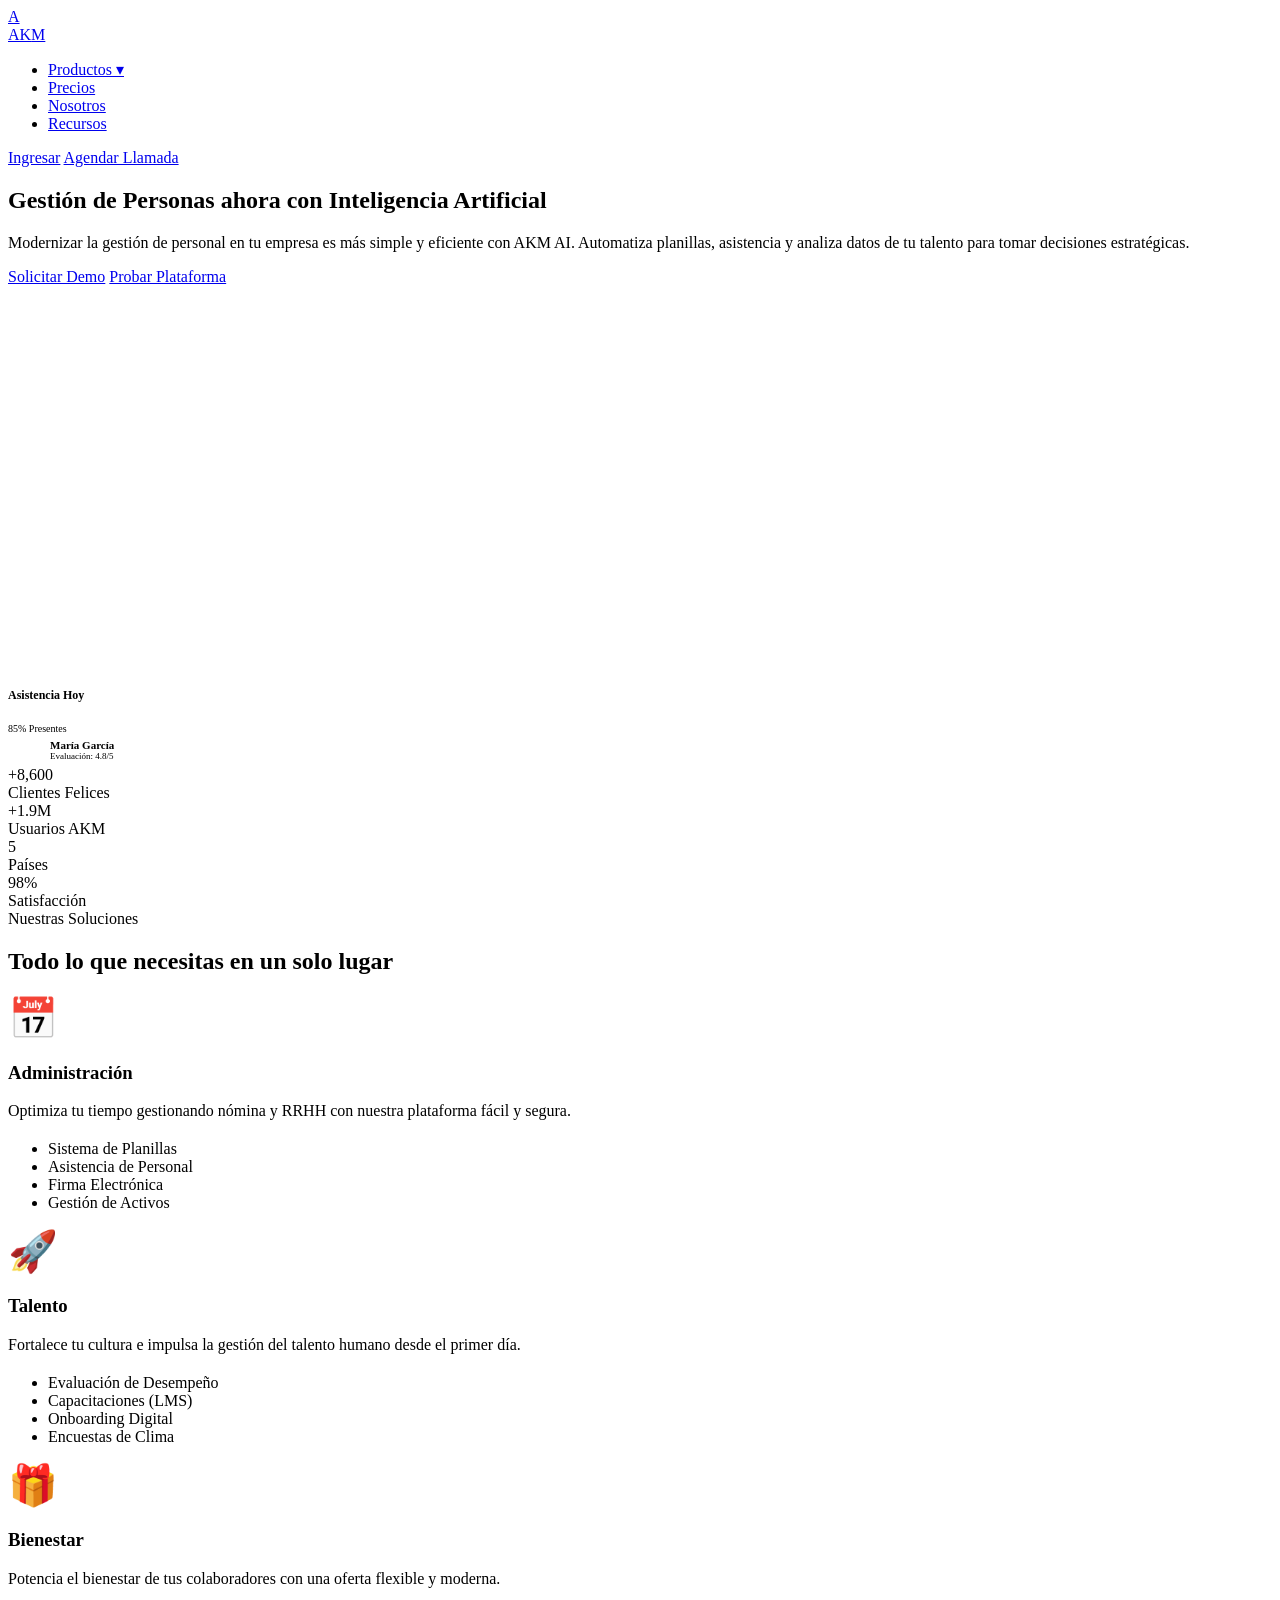
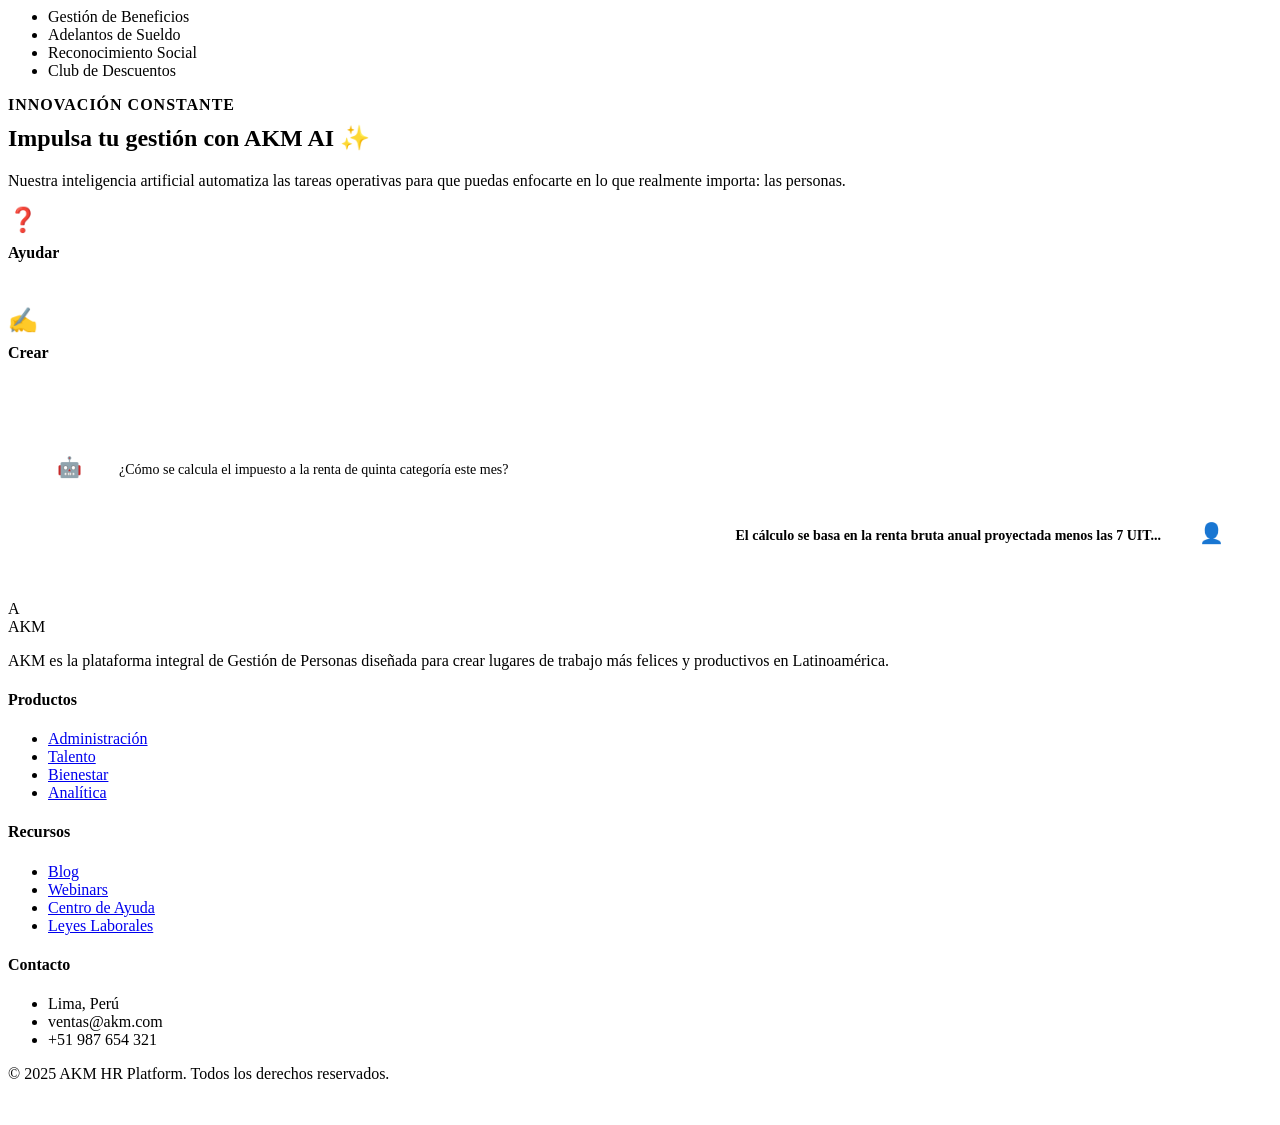
==== index.html @ dbb75bf9 "Add files via upload" ====
<!DOCTYPE html>
<html lang="es">
<head>
  <meta charset="UTF-8" />
  <meta name="viewport" content="width=device-width, initial-scale=1.0"/>
  <title>AKM — La Plataforma Integral de Gestión de Personas</title>
  <meta name="description" content="AKM te ayuda a crear un lugar de trabajo más feliz con herramientas de IA para planillas, asistencia, desempeño y más."/>
  <link rel="stylesheet" href="css/landing.css"/>
  <link rel="icon" href="data:image/svg+xml,<svg xmlns='http://www.w3.org/2000/svg' viewBox='0 0 100 100'><text y='.9em' font-size='90'>🚀</text></svg>"/>
</head>
<body>

  <!-- Navbar -->
  <nav class="navbar" id="navbar">
    <a href="#" class="nav-logo">
      <div class="nav-logo-icon">A</div>
      <div class="nav-logo-text">AK<span>M</span></div>
    </a>

    <ul class="nav-links">
      <li><a href="#soluciones" class="nav-item-link">Productos ▾</a></li>
      <li><a href="#" class="nav-item-link">Precios</a></li>
      <li><a href="#" class="nav-item-link">Nosotros</a></li>
      <li><a href="#" class="nav-item-link">Recursos</a></li>
    </ul>

    <div class="nav-actions">
      <a href="login.html" class="btn-nav-login">Ingresar</a>
      <a href="#" class="btn-nav-demo">Agendar Llamada</a>
    </div>
  </nav>

  <!-- Hero Section -->
  <section class="hero">
    <div class="hero-grid">
      <div class="hero-content">
        <h1>Gestión de Personas ahora con <span>Inteligencia Artificial</span></h1>
        <p>Modernizar la gestión de personal en tu empresa es más simple y eficiente con AKM AI. Automatiza planillas, asistencia y analiza datos de tu talento para tomar decisiones estratégicas.</p>
        <div class="hero-btns">
          <a href="#" class="btn-hero-primary">Solicitar Demo</a>
          <a href="login.html" class="btn-hero-secondary">Probar Plataforma</a>
        </div>
      </div>
      <div class="hero-image">
        <!-- Mockup principal -->
        <div style="position:relative">
          <div style="background:var(--akm-blue-light);width:100%;height:400px;border-radius:20px;display:flex;align-items:center;justify-content:center;color:white;font-size:40px;font-weight:900;box-shadow:var(--shadow-xl);border:1px solid rgba(255,255,255,0.2)">
            AKM Dashboard
          </div>
          <!-- Floaters representativos -->
          <div class="mockup-floater floater-1">
            <div style="font-size:12px;font-weight:700;margin-bottom:8px;color:var(--akm-blue-deep)">Asistencia Hoy</div>
            <div style="height:8px;width:100%;background:var(--gray-200);border-radius:4px;margin-bottom:4px"><div style="width:85%;height:100%;background:var(--color-success);border-radius:4px"></div></div>
            <div style="font-size:10px;color:var(--gray-500)">85% Presentes</div>
          </div>
          <div class="mockup-floater floater-2">
            <div style="display:flex;align-items:center;gap:10px">
              <div style="width:32px;height:32px;background:var(--akm-yellow);border-radius:50%;display:flex;align-items:center;justify-content:center;color:white;font-weight:700">M</div>
              <div>
                <div style="font-size:11px;font-weight:700">María García</div>
                <div style="font-size:9px;color:var(--gray-500)">Evaluación: 4.8/5</div>
              </div>
            </div>
          </div>
        </div>
      </div>
    </div>
  </section>

  <!-- Stats Section -->
  <section class="stats-bar">
    <div class="stats-container">
      <div class="stat-item">
        <div class="stat-num">+8,600</div>
        <div class="stat-label">Clientes Felices</div>
      </div>
      <div class="stat-item">
        <div class="stat-num">+1.9M</div>
        <div class="stat-label">Usuarios AKM</div>
      </div>
      <div class="stat-item">
        <div class="stat-num">5</div>
        <div class="stat-label">Países</div>
      </div>
      <div class="stat-item">
        <div class="stat-num">98%</div>
        <div class="stat-label">Satisfacción</div>
      </div>
    </div>
  </section>

  <!-- Soluciones Section -->
  <section class="section" id="soluciones">
    <span class="section-tag">Nuestras Soluciones</span>
    <h2 class="section-title">Todo lo que necesitas en un solo lugar</h2>
    
    <div class="product-grid">
      <!-- Administración -->
      <div class="product-card">
        <div style="font-size:40px;margin-bottom:20px">📅</div>
        <h3>Administración</h3>
        <p style="color:var(--gray-500);margin-bottom:20px">Optimiza tu tiempo gestionando nómina y RRHH con nuestra plataforma fácil y segura.</p>
        <ul class="product-list">
          <li>Sistema de Planillas</li>
          <li>Asistencia de Personal</li>
          <li>Firma Electrónica</li>
          <li>Gestión de Activos</li>
        </ul>
      </div>

      <!-- Talento -->
      <div class="product-card">
        <div style="font-size:40px;margin-bottom:20px">🚀</div>
        <h3>Talento</h3>
        <p style="color:var(--gray-500);margin-bottom:20px">Fortalece tu cultura e impulsa la gestión del talento humano desde el primer día.</p>
        <ul class="product-list">
          <li>Evaluación de Desempeño</li>
          <li>Capacitaciones (LMS)</li>
          <li>Onboarding Digital</li>
          <li>Encuestas de Clima</li>
        </ul>
      </div>

      <!-- Bienestar -->
      <div class="product-card">
        <div style="font-size:40px;margin-bottom:20px">🎁</div>
        <h3>Bienestar</h3>
        <p style="color:var(--gray-500);margin-bottom:20px">Potencia el bienestar de tus colaboradores con una oferta flexible y moderna.</p>
        <ul class="product-list">
          <li>Gestión de Beneficios</li>
          <li>Adelantos de Sueldo</li>
          <li>Reconocimiento Social</li>
          <li>Club de Descuentos</li>
        </ul>
      </div>
    </div>
  </section>

  <!-- AI Section -->
  <section class="ai-section">
    <div class="ai-content">
      <span style="color:var(--akm-cyan);font-weight:700;text-transform:uppercase;letter-spacing:1px">Innovación constante</span>
      <h2 style="margin-top:10px">Impulsa tu gestión con AKM AI ✨</h2>
      <p>Nuestra inteligencia artificial automatiza las tareas operativas para que puedas enfocarte en lo que realmente importa: las personas.</p>
      
      <div class="ai-features">
        <div class="ai-feat-card">
          <span style="font-size:24px">❓</span>
          <h4 style="margin:10px 0">Ayudar</h4>
          <p style="font-size:14px;color:rgba(255,255,255,0.6)">Responde dudas de tu equipo 24/7 de forma inmediata.</p>
        </div>
        <div class="ai-feat-card">
          <span style="font-size:24px">✍️</span>
          <h4 style="margin:10px 0">Crear</h4>
          <p style="font-size:14px;color:rgba(255,255,255,0.6)">Genera contenido relevante para onboarding y comunicaciones.</p>
        </div>
      </div>
    </div>
    <div style="background:rgba(255,255,255,0.05);border-radius:20px;padding:40px;border:1px solid rgba(255,255,255,0.1)">
      <div style="display:flex;gap:15px;margin-bottom:20px">
        <div style="width:40px;height:40px;background:var(--akm-cyan);border-radius:50%;display:flex;align-items:center;justify-content:center;font-size:20px">🤖</div>
        <div style="background:rgba(255,255,255,0.1);padding:15px;border-radius:0 20px 20px 20px;font-size:14px;max-width:80%">¿Cómo se calcula el impuesto a la renta de quinta categoría este mes?</div>
      </div>
      <div style="display:flex;gap:15px;justify-content:flex-end">
        <div style="background:var(--akm-cyan);padding:15px;border-radius:20px 20px 0 20px;font-size:14px;color:var(--akm-blue-deep);font-weight:600;max-width:80%">El cálculo se basa en la renta bruta anual proyectada menos las 7 UIT...</div>
        <div style="width:40px;height:40px;background:var(--akm-yellow);border-radius:50%;display:flex;align-items:center;justify-content:center;font-size:20px">👤</div>
      </div>
    </div>
  </section>

  <!-- Footer -->
  <footer class="footer">
    <div class="footer-grid">
      <div class="footer-links">
        <div class="nav-logo footer-logo">
          <div class="nav-logo-icon">A</div>
          <div class="nav-logo-text">AK<span>M</span></div>
        </div>
        <p class="footer-desc">AKM es la plataforma integral de Gestión de Personas diseñada para crear lugares de trabajo más felices y productivos en Latinoamérica.</p>
      </div>
      
      <div class="footer-links">
        <h4>Productos</h4>
        <ul>
          <li><a href="#">Administración</a></li>
          <li><a href="#">Talento</a></li>
          <li><a href="#">Bienestar</a></li>
          <li><a href="#">Analítica</a></li>
        </ul>
      </div>

      <div class="footer-links">
        <h4>Recursos</h4>
        <ul>
          <li><a href="#">Blog</a></li>
          <li><a href="#">Webinars</a></li>
          <li><a href="#">Centro de Ayuda</a></li>
          <li><a href="#">Leyes Laborales</a></li>
        </ul>
      </div>

      <div class="footer-links">
        <h4>Contacto</h4>
        <ul>
          <li>Lima, Perú</li>
          <li>ventas@akm.com</li>
          <li>+51 987 654 321</li>
        </ul>
      </div>
    </div>
    
    <div class="footer-bottom">
      <p>© 2025 AKM HR Platform. Todos los derechos reservados.</p>
      <div style="display:flex;gap:20px">
        <a href="#" style="color:rgba(255,255,255,0.3);text-decoration:none">Privacidad</a>
        <a href="#" style="color:rgba(255,255,255,0.3);text-decoration:none">Términos</a>
      </div>
    </div>
  </footer>

  <script>
    const navbar = document.getElementById('navbar');
    window.addEventListener('scroll', () => {
      if (window.scrollY > 50) {
        navbar.classList.add('scrolled');
      } else {
        navbar.classList.remove('scrolled');
      }
    });
  </script>
</body>
</html>
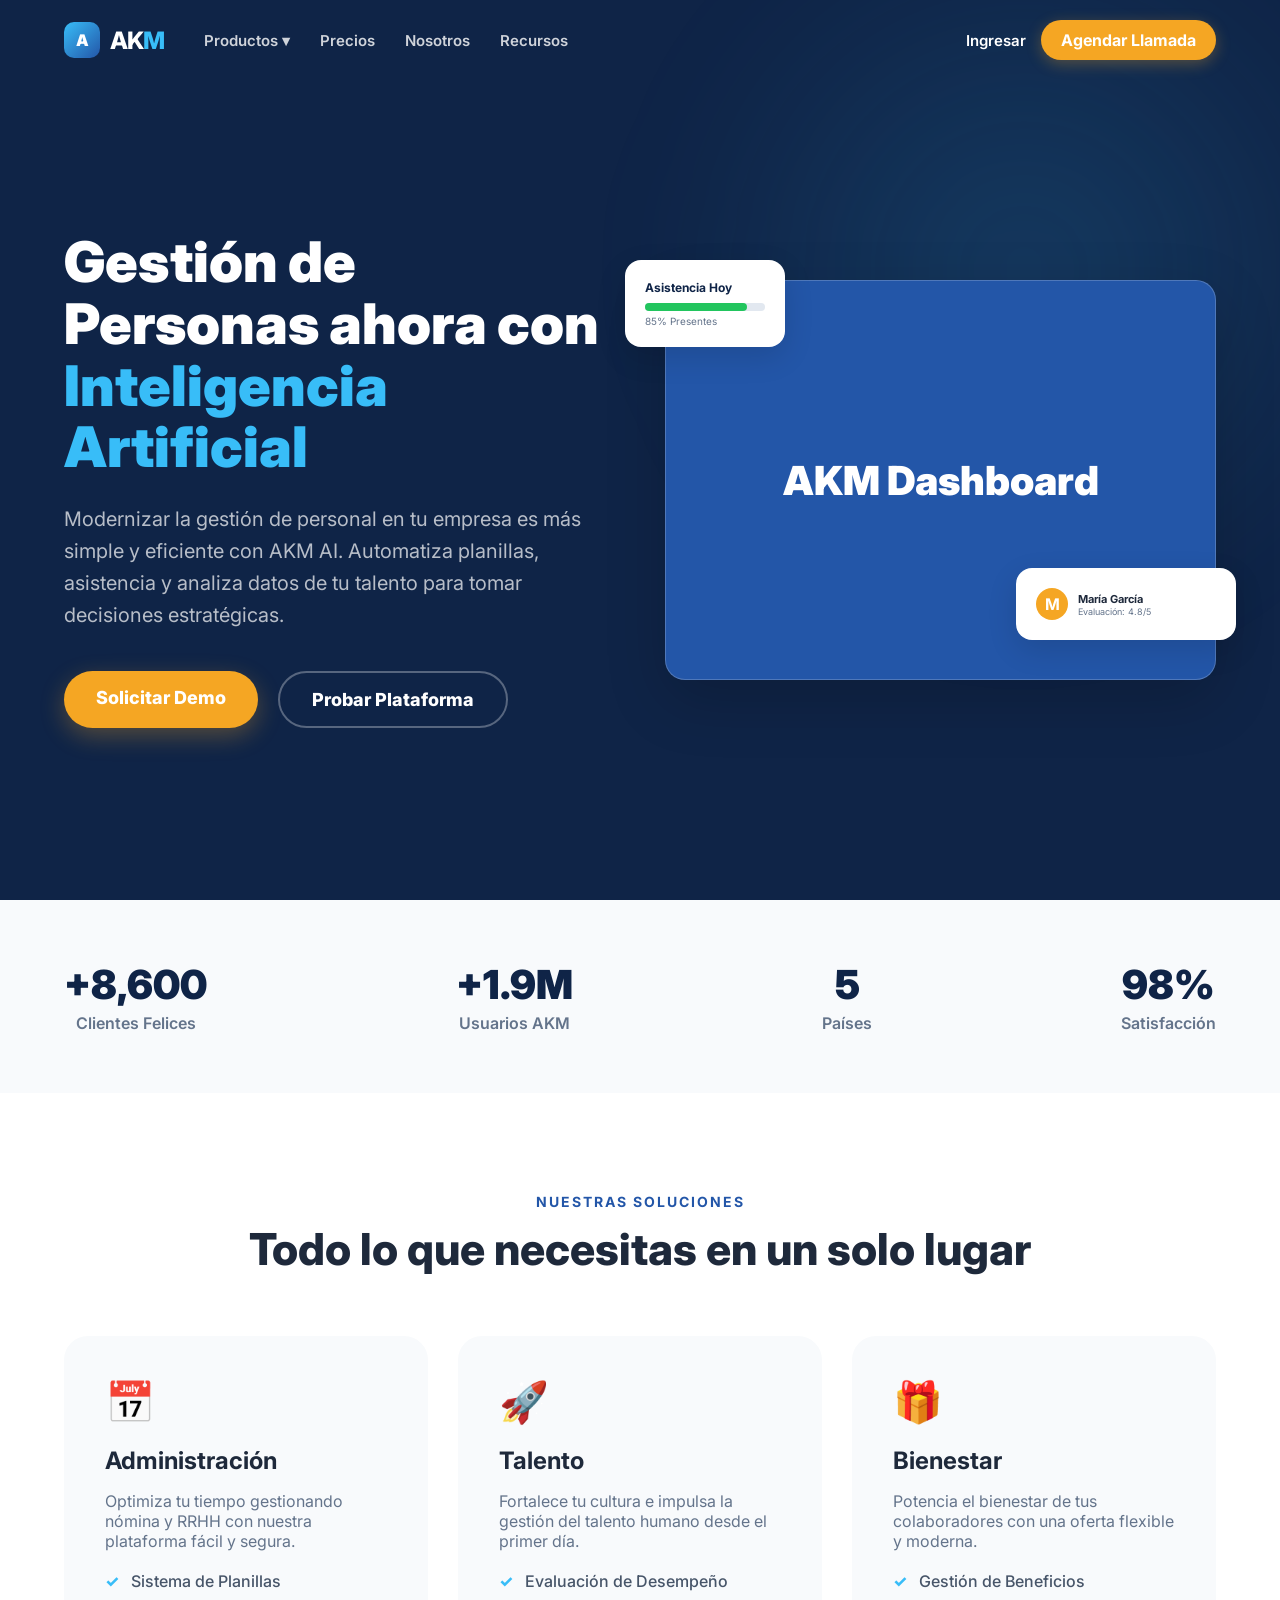
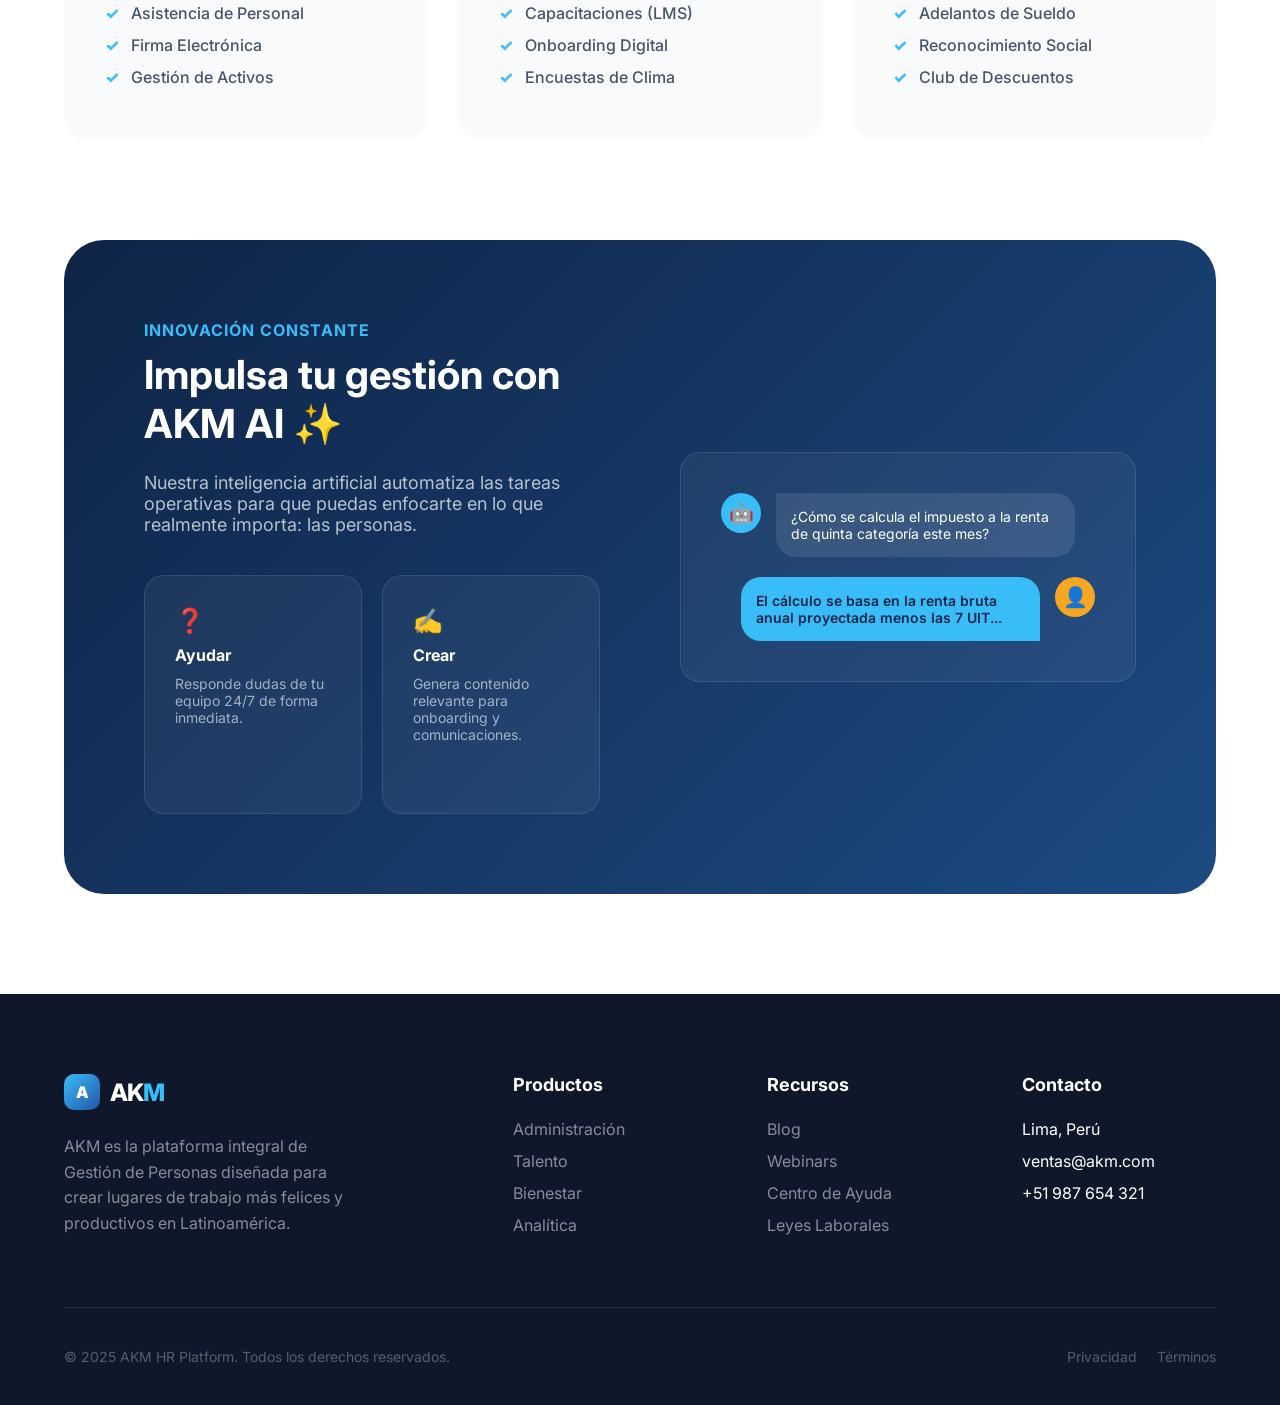
==== commit 56ee48da: "Add files via upload" ====
--- a/index.html
+++ b/index.html
@@ -5,7 +5,8 @@
   <meta name="viewport" content="width=device-width, initial-scale=1.0"/>
   <title>AKM — La Plataforma Integral de Gestión de Personas</title>
   <meta name="description" content="AKM te ayuda a crear un lugar de trabajo más feliz con herramientas de IA para planillas, asistencia, desempeño y más."/>
-  <link rel="stylesheet" href="css/landing.css"/>
+  <link rel="stylesheet" href="variables.css"/>
+  <link rel="stylesheet" href="landing.css"/>
   <link rel="icon" href="data:image/svg+xml,<svg xmlns='http://www.w3.org/2000/svg' viewBox='0 0 100 100'><text y='.9em' font-size='90'>🚀</text></svg>"/>
 </head>
 <body>
--- a/variables.css
+++ b/variables.css
@@ -0,0 +1,74 @@
+/* =============================================
+   AKM HR Platform — Design System Variables
+   ============================================= */
+
+@import url('https://fonts.googleapis.com/css2?family=Inter:wght@300;400;500;600;700;800;900&display=swap');
+
+:root {
+  /* === Brand Colors === */
+  --akm-blue-deep:    #0f2447;
+  --akm-blue-mid:     #1a3a6b;
+  --akm-blue-light:   #2356a8;
+  --akm-cyan:         #38bdf8;
+  --akm-cyan-dark:    #0ea5e9;
+  --akm-yellow:       #f5a623;
+  --akm-yellow-dark:  #e0941a;
+
+  /* === Semantic Colors === */
+  --color-success:    #22c55e;
+  --color-success-bg: #dcfce7;
+  --color-warning:    #f59e0b;
+  --color-warning-bg: #fef3c7;
+  --color-danger:     #ef4444;
+  --color-danger-bg:  #fee2e2;
+  --color-info:       #38bdf8;
+  --color-info-bg:    #e0f2fe;
+
+  /* === Neutral Palette === */
+  --gray-50:   #f8fafc;
+  --gray-100:  #f1f5f9;
+  --gray-200:  #e2e8f0;
+  --gray-300:  #cbd5e1;
+  --gray-400:  #94a3b8;
+  --gray-500:  #64748b;
+  --gray-600:  #475569;
+  --gray-700:  #334155;
+  --gray-800:  #1e293b;
+  --gray-900:  #0f172a;
+
+  /* === Sidebar === */
+  --sidebar-bg:         #0a1d3d;
+  --sidebar-width:      260px;
+  --sidebar-item-hover: rgba(56,189,248,0.10);
+  --sidebar-item-active:#1a3a6b;
+
+  /* === Layout === */
+  --topbar-height: 64px;
+  --border-radius: 12px;
+  --border-radius-sm: 8px;
+  --border-radius-lg: 16px;
+  --border-radius-xl: 24px;
+
+  /* === Shadows === */
+  --shadow-sm:  0 1px 3px rgba(0,0,0,0.06), 0 1px 2px rgba(0,0,0,0.04);
+  --shadow-md:  0 4px 12px rgba(0,0,0,0.08);
+  --shadow-lg:  0 10px 30px rgba(0,0,0,0.12);
+  --shadow-xl:  0 20px 60px rgba(0,0,0,0.18);
+  --shadow-blue: 0 8px 24px rgba(35,86,168,0.30);
+
+  /* === Typography === */
+  --font-family: 'Inter', -apple-system, BlinkMacSystemFont, sans-serif;
+  --font-size-xs:   11px;
+  --font-size-sm:   13px;
+  --font-size-base: 14px;
+  --font-size-md:   15px;
+  --font-size-lg:   18px;
+  --font-size-xl:   22px;
+  --font-size-2xl:  28px;
+  --font-size-3xl:  36px;
+
+  /* === Transitions === */
+  --transition-fast:   0.15s ease;
+  --transition-normal: 0.25s ease;
+  --transition-slow:   0.40s ease;
+}
--- a/landing.css
+++ b/landing.css
@@ -0,0 +1,434 @@
+/* =============================================
+   AKM HR Platform — Landing Page Styles
+   ============================================= */
+@import './variables.css';
+
+*, *::before, *::after { box-sizing: border-box; margin: 0; padding: 0; }
+
+html { scroll-behavior: smooth; }
+
+body {
+  font-family: var(--font-family);
+  background: white;
+  color: var(--gray-800);
+  overflow-x: hidden;
+}
+
+/* === NAVIGATION === */
+.navbar {
+  position: fixed;
+  top: 0; left: 0; right: 0;
+  height: 80px;
+  display: flex;
+  align-items: center;
+  padding: 0 5%;
+  z-index: 1000;
+  transition: all 0.3s ease;
+  background: transparent;
+}
+
+.navbar.scrolled {
+  background: white;
+  height: 70px;
+  box-shadow: var(--shadow-md);
+}
+
+.nav-logo {
+  display: flex;
+  align-items: center;
+  gap: 10px;
+  text-decoration: none;
+  margin-right: 40px;
+}
+
+.nav-logo-icon {
+  width: 36px; height: 36px;
+  background: linear-gradient(135deg, var(--akm-cyan) 0%, var(--akm-blue-light) 100%);
+  border-radius: 10px;
+  display: flex; align-items: center; justify-content: center;
+  font-weight: 900; color: white;
+}
+
+.nav-logo-text {
+  font-size: 24px;
+  font-weight: 800;
+  color: white;
+  letter-spacing: -1px;
+}
+.navbar.scrolled .nav-logo-text { color: var(--akm-blue-deep); }
+.nav-logo-text span { color: var(--akm-cyan); }
+
+.nav-links {
+  display: flex;
+  gap: 30px;
+  list-style: none;
+  flex: 1;
+}
+
+.nav-item-link {
+  text-decoration: none;
+  font-size: 15px;
+  font-weight: 600;
+  color: rgba(255,255,255,0.8);
+  transition: color 0.2s ease;
+  display: flex;
+  align-items: center;
+  gap: 4px;
+}
+.navbar.scrolled .nav-item-link { color: var(--gray-600); }
+.nav-item-link:hover { color: var(--akm-cyan); }
+
+.nav-actions {
+  display: flex;
+  align-items: center;
+  gap: 15px;
+}
+
+.btn-nav-login {
+  color: white;
+  text-decoration: none;
+  font-weight: 600;
+  font-size: 15px;
+}
+.navbar.scrolled .btn-nav-login { color: var(--gray-600); }
+
+.btn-nav-demo {
+  background: var(--akm-yellow);
+  color: white;
+  padding: 10px 20px;
+  border-radius: 30px;
+  font-weight: 700;
+  text-decoration: none;
+  box-shadow: 0 4px 15px rgba(245,166,35,0.3);
+  transition: transform 0.2s ease, box-shadow 0.2s ease;
+}
+.btn-nav-demo:hover {
+  transform: translateY(-2px);
+  box-shadow: 0 6px 20px rgba(245,166,35,0.4);
+}
+
+/* === HERO SECTION === */
+.hero {
+  background: var(--akm-blue-deep);
+  min-height: 100vh;
+  padding: 140px 5% 80px;
+  display: flex;
+  align-items: center;
+  position: relative;
+  overflow: hidden;
+}
+
+.hero::before {
+  content: '';
+  position: absolute;
+  top: -10%; right: -10%;
+  width: 60%; height: 80%;
+  background: radial-gradient(circle, rgba(56,189,248,0.15) 0%, transparent 70%);
+  filter: blur(60px);
+}
+
+.hero-grid {
+  display: grid;
+  grid-template-columns: 1fr 1fr;
+  gap: 50px;
+  align-items: center;
+  max-width: 1400px;
+  margin: 0 auto;
+  position: relative;
+  z-index: 2;
+}
+
+.hero-content h1 {
+  font-size: 56px;
+  font-weight: 900;
+  line-height: 1.1;
+  color: white;
+  margin-bottom: 24px;
+}
+
+.hero-content h1 span {
+  color: var(--akm-cyan);
+}
+
+.hero-content p {
+  font-size: 20px;
+  color: rgba(255,255,255,0.7);
+  margin-bottom: 40px;
+  max-width: 540px;
+  line-height: 1.6;
+}
+
+.hero-btns {
+  display: flex;
+  gap: 20px;
+}
+
+.btn-hero-primary {
+  background: var(--akm-yellow);
+  color: white;
+  padding: 16px 32px;
+  border-radius: 40px;
+  font-size: 18px;
+  font-weight: 800;
+  text-decoration: none;
+  box-shadow: 0 8px 25px rgba(245,166,35,0.3);
+}
+
+.btn-hero-secondary {
+  border: 2px solid rgba(255,255,255,0.3);
+  color: white;
+  padding: 16px 32px;
+  border-radius: 40px;
+  font-size: 18px;
+  font-weight: 800;
+  text-decoration: none;
+  transition: background 0.3s ease;
+}
+.btn-hero-secondary:hover {
+  background: rgba(255,255,255,0.1);
+}
+
+.hero-image {
+  position: relative;
+}
+
+.mockup-main {
+  width: 100%;
+  border-radius: 20px;
+  box-shadow: var(--shadow-xl);
+  border: 4px solid rgba(255,255,255,0.1);
+  transform: perspective(1000px) rotateY(-5deg) rotateX(2deg);
+}
+
+.mockup-floater {
+  position: absolute;
+  background: white;
+  padding: 20px;
+  border-radius: 16px;
+  box-shadow: var(--shadow-lg);
+  animation: float 4s ease-in-out infinite alternate;
+}
+
+.floater-1 { top: -20px; left: -40px; width: 160px; }
+.floater-2 { bottom: 40px; right: -20px; width: 220px; animation-delay: -2s; }
+
+@keyframes float {
+  from { transform: translateY(0); }
+  to { transform: translateY(-20px); }
+}
+
+/* === STATS SECTION === */
+.stats-bar {
+  background: var(--gray-50);
+  padding: 60px 5%;
+}
+
+.stats-container {
+  max-width: 1200px;
+  margin: 0 auto;
+  display: flex;
+  justify-content: space-between;
+}
+
+.stat-item {
+  text-align: center;
+}
+
+.stat-num {
+  font-size: 40px;
+  font-weight: 900;
+  color: var(--akm-blue-deep);
+  margin-bottom: 4px;
+}
+
+.stat-label {
+  font-size: 16px;
+  color: var(--gray-500);
+  font-weight: 600;
+}
+
+/* === PRODUCTS GRID === */
+.section {
+  padding: 100px 5%;
+}
+
+.section-tag {
+  color: var(--akm-blue-light);
+  font-weight: 700;
+  text-transform: uppercase;
+  letter-spacing: 2px;
+  font-size: 14px;
+  text-align: center;
+  display: block;
+  margin-bottom: 12px;
+}
+
+.section-title {
+  font-size: 44px;
+  font-weight: 800;
+  text-align: center;
+  margin-bottom: 60px;
+}
+
+.product-grid {
+  display: grid;
+  grid-template-columns: repeat(3, 1fr);
+  gap: 30px;
+  max-width: 1200px;
+  margin: 0 auto;
+}
+
+.product-card {
+  background: var(--gray-50);
+  border-radius: 24px;
+  padding: 40px;
+  transition: all 0.3s ease;
+  border: 1px solid transparent;
+}
+
+.product-card:hover {
+  background: white;
+  border-color: var(--gray-200);
+  box-shadow: var(--shadow-lg);
+  transform: translateY(-10px);
+}
+
+.product-icon {
+  width: 64px; height: 64px;
+  margin-bottom: 30px;
+}
+
+.product-card h3 {
+  font-size: 24px;
+  margin-bottom: 16px;
+}
+
+.product-list {
+  list-style: none;
+}
+
+.product-list li {
+  display: flex;
+  align-items: center;
+  gap: 12px;
+  margin-bottom: 12px;
+  font-weight: 500;
+  color: var(--gray-600);
+}
+
+.product-list li::before {
+  content: '✓';
+  color: var(--akm-cyan);
+  font-weight: 800;
+}
+
+/* === AI SECTION === */
+.ai-section {
+  background: linear-gradient(135deg, var(--akm-blue-deep) 0%, #1c4b82 100%);
+  color: white;
+  border-radius: 40px;
+  margin: 0 5% 100px;
+  padding: 80px;
+  display: grid;
+  grid-template-columns: 1fr 1fr;
+  gap: 80px;
+  align-items: center;
+}
+
+.ai-content h2 {
+  font-size: 40px;
+  margin-bottom: 24px;
+}
+
+.ai-content p {
+  font-size: 18px;
+  color: rgba(255,255,255,0.7);
+  margin-bottom: 40px;
+}
+
+.ai-features {
+  display: grid;
+  grid-template-columns: 1fr 1fr;
+  gap: 20px;
+}
+
+.ai-feat-card {
+  background: rgba(255,255,255,0.05);
+  padding: 30px;
+  border-radius: 20px;
+  border: 1px solid rgba(255,255,255,0.1);
+}
+
+.ai-feat-card i {
+  font-size: 32px;
+  display: block;
+  margin-bottom: 16px;
+}
+
+/* === FOOTER === */
+.footer {
+  background: var(--gray-900);
+  padding: 80px 5% 40px;
+  color: white;
+}
+
+.footer-grid {
+  display: grid;
+  grid-template-columns: 2fr 1fr 1fr 1fr;
+  gap: 60px;
+  max-width: 1200px;
+  margin: 0 auto 60px;
+}
+
+.footer-logo {
+  margin-bottom: 24px;
+}
+
+.footer-desc {
+  color: rgba(255,255,255,0.5);
+  line-height: 1.6;
+  max-width: 300px;
+}
+
+.footer-links h4 {
+  margin-bottom: 24px;
+  font-size: 18px;
+}
+
+.footer-links ul {
+  list-style: none;
+}
+
+.footer-links li {
+  margin-bottom: 12px;
+}
+
+.footer-links a {
+  color: rgba(255,255,255,0.5);
+  text-decoration: none;
+  transition: color 0.2s ease;
+}
+
+.footer-links a:hover {
+  color: white;
+}
+
+.footer-bottom {
+  border-top: 1px solid rgba(255,255,255,0.1);
+  padding-top: 40px;
+  display: flex;
+  justify-content: space-between;
+  color: rgba(255,255,255,0.3);
+  font-size: 14px;
+}
+
+@media (max-width: 968px) {
+  .hero-grid, .ai-section, .footer-grid {
+    grid-template-columns: 1fr;
+    text-align: center;
+  }
+  .hero-content h1 { font-size: 40px; }
+  .hero-btns { justify-content: center; }
+  .hero-image { display: none; }
+  .product-grid { grid-template-columns: 1fr; }
+}
